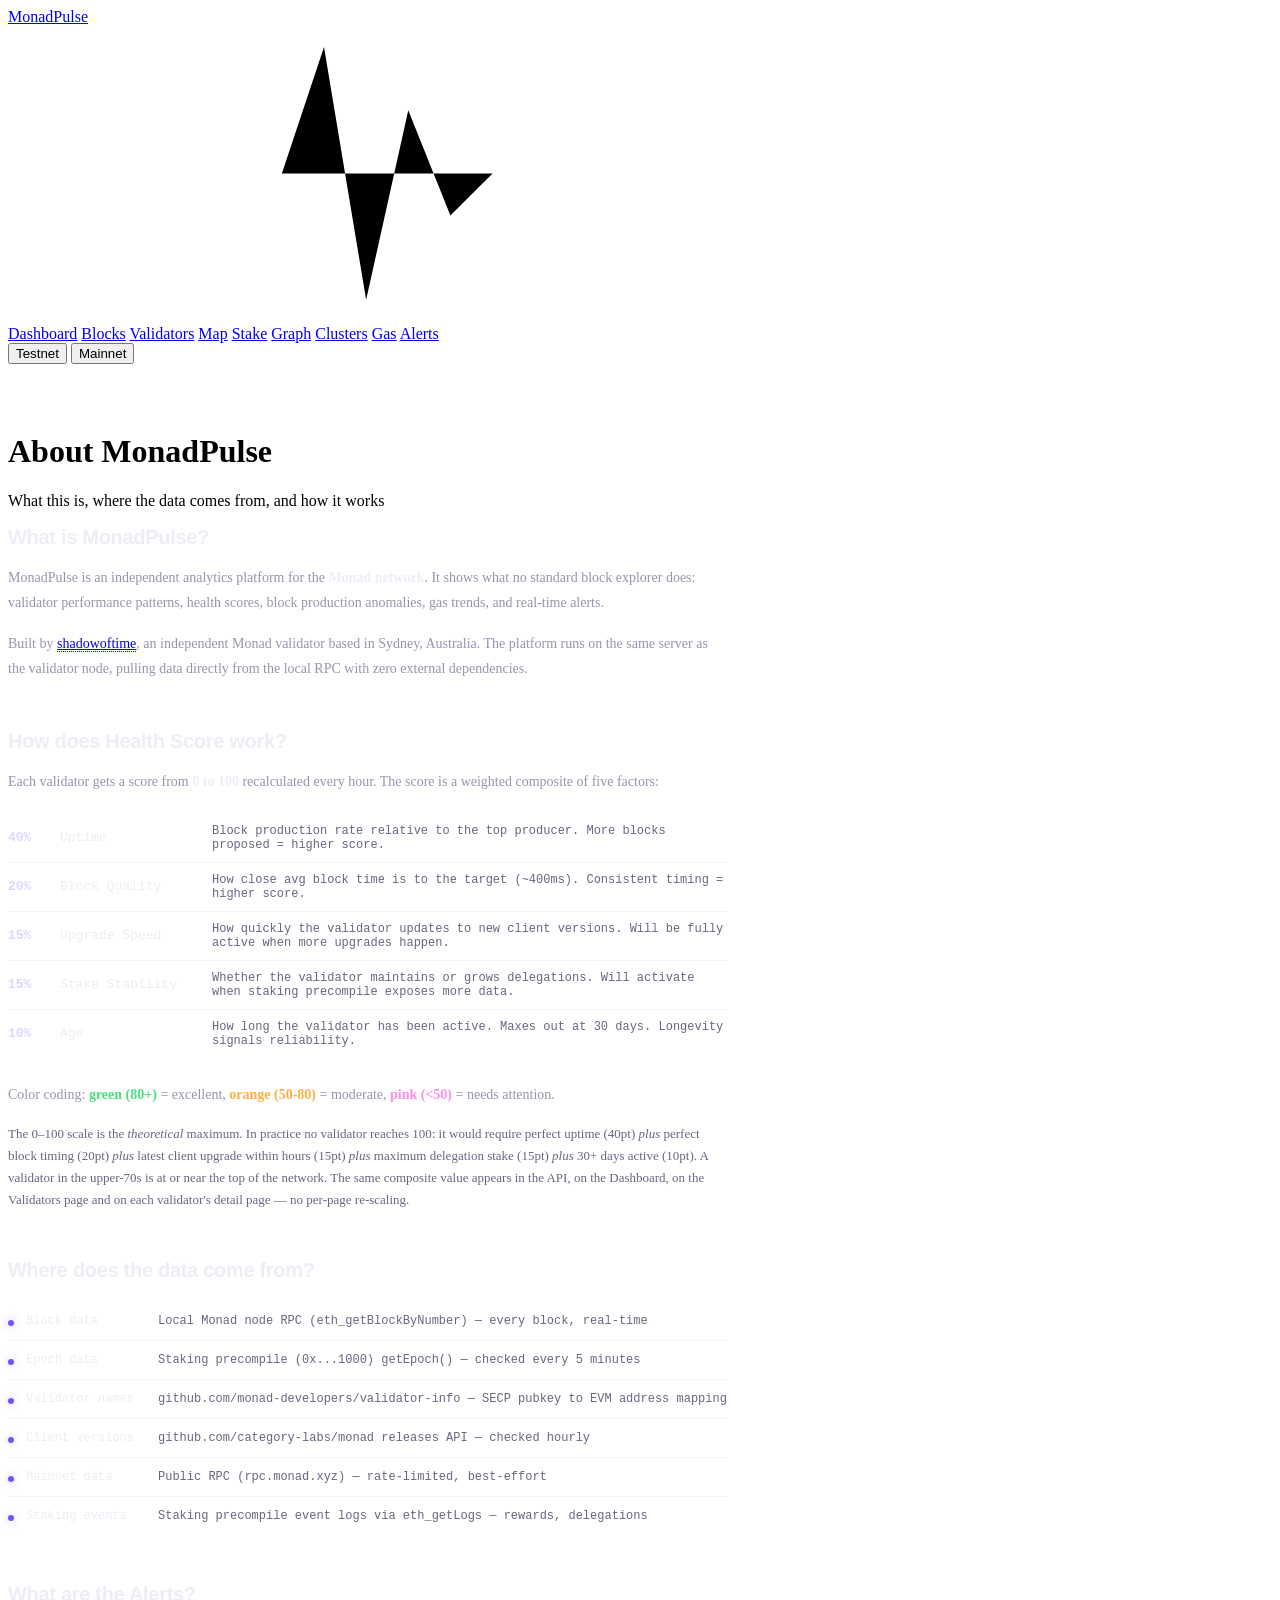
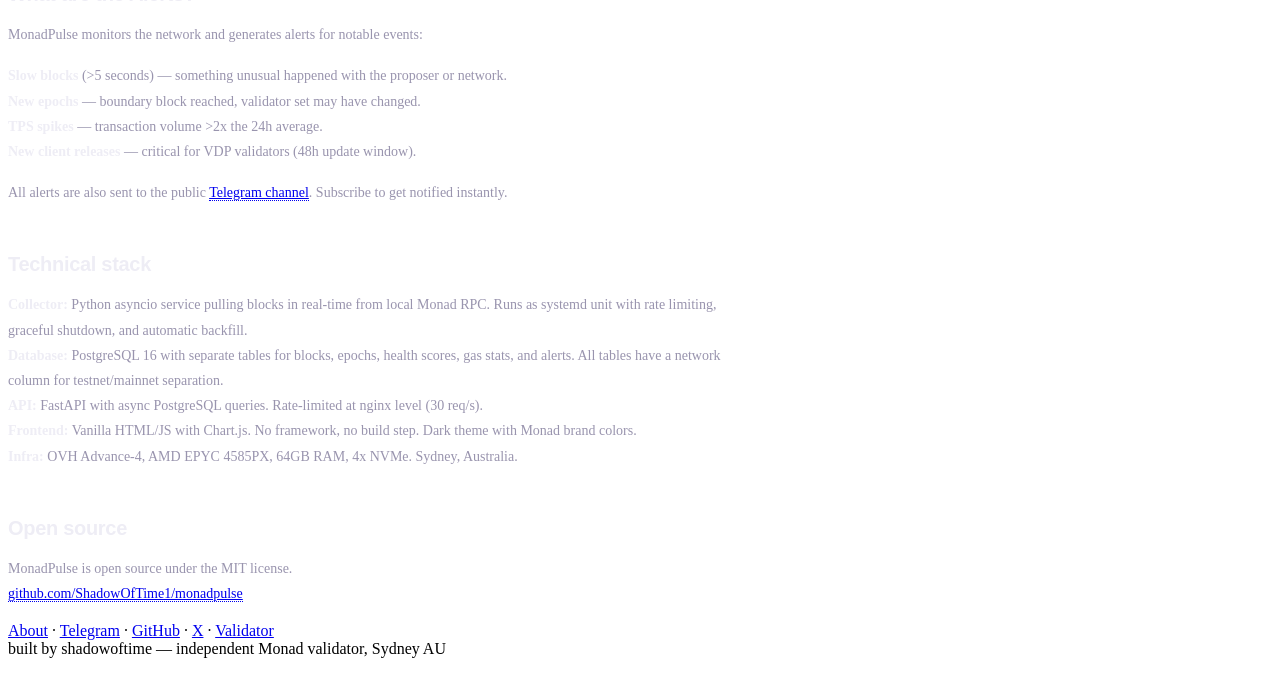
==== web/about.html @ 07ef922a "fix(data-integrity): show raw health total_score everywhere Dashboard and Validators previously each" ====
<!DOCTYPE html>
<html lang="en">
<head>
<meta charset="UTF-8">
<meta name="viewport" content="width=device-width, initial-scale=1.0">
<title>About — MonadPulse</title>
<link rel="icon" href="/favicon.svg" type="image/svg+xml">
<meta name="description" content="MonadPulse is an independent open-source analytics platform for the Monad network.">
<meta name="author" content="shadowoftime">
<meta property="og:type" content="website">
<meta property="og:title" content="About — MonadPulse">
<meta property="og:description" content="MonadPulse is an independent open-source analytics platform for the Monad network.">
<meta property="og:image" content="https://monadpulse.xyz/og-image.png">
<meta property="og:image:width" content="1200">
<meta property="og:image:height" content="630">
<meta property="og:image:type" content="image/png">
<meta property="og:url" content="https://monadpulse.xyz/about.html">
<meta property="og:site_name" content="MonadPulse">
<meta name="twitter:card" content="summary_large_image">
<meta name="twitter:title" content="About — MonadPulse">
<meta name="twitter:description" content="MonadPulse is an independent open-source analytics platform for the Monad network.">
<meta name="twitter:image" content="https://monadpulse.xyz/og-image.png">
<link rel="stylesheet" href="/css/style.css">
<style>
.about-content { max-width: 720px; }
.about-content h3 {
  font-family: var(--font, 'Inter', sans-serif);
  font-size: 20px;
  font-weight: 600;
  color: var(--text, #EEEDF5);
  margin: 48px 0 16px;
  letter-spacing: -0.3px;
}
.about-content h3:first-child { margin-top: 0; }
.about-content p {
  color: var(--text-mid, #9994AE);
  font-size: 14px;
  line-height: 1.8;
  margin-bottom: 16px;
}
.about-content strong { color: var(--text, #EEEDF5); }
.about-content a { border-bottom: 1px dotted; }
.about-content a:hover { border-bottom-style: solid; }

.score-breakdown {
  margin: 20px 0 24px;
  font-family: var(--mono, 'Roboto Mono', monospace);
  font-size: 13px;
}
.score-row {
  display: flex;
  align-items: center;
  gap: 12px;
  padding: 10px 0;
  border-bottom: 1px solid rgba(110,84,255,0.06);
}
.score-row:last-child { border-bottom: none; }
.score-weight {
  min-width: 40px;
  font-weight: 600;
  color: var(--purple-light, #DDD7FE);
}
.score-name { color: var(--text, #EEEDF5); min-width: 140px; }
.score-desc { color: var(--text-dim, #6B6580); font-size: 12px; }

.data-source {
  display: flex;
  gap: 12px;
  padding: 12px 0;
  border-bottom: 1px solid rgba(110,84,255,0.06);
  font-family: var(--mono, 'Roboto Mono', monospace);
  font-size: 12px;
}
.data-source:last-child { border-bottom: none; }
.ds-icon {
  width: 6px;
  height: 6px;
  border-radius: 50%;
  background: var(--purple, #6E54FF);
  box-shadow: 0 0 8px rgba(110,84,255,0.4);
  margin-top: 6px;
  flex-shrink: 0;
}
.ds-label { color: var(--text, #EEEDF5); font-weight: 500; min-width: 120px; }
.ds-value { color: var(--text-dim, #6B6580); }
</style>
</head>
<body>
<div class="bg-canvas"><div class="orb orb-1"></div><div class="orb orb-2"></div></div>
<header>
  <div class="header-inner">
    <a href="/" class="logo">MonadPulse
      <svg class="heartbeat-line" viewBox="0 0 120 28" preserveAspectRatio="none">
        <polyline class="hb-trace" points="0,14 18,14 26,14 30,2 34,26 38,8 42,18 46,14 120,14"/>
      </svg>
    </a>
    <nav>
      <a href="/">Dashboard</a>
      <a href="/blocks.html">Blocks</a>
      <a href="/validators.html">Validators</a>
      <a href="/map.html">Map</a>
      <a href="/stake.html">Stake</a>
      <a href="/graph.html">Graph</a>
      <a href="/clusters.html">Clusters</a>
      <a href="/gas.html">Gas</a>
      <a href="/alerts.html">Alerts</a>
    </nav>
    <div class="net-switch">
      <button class="net-btn active" data-net="testnet">Testnet</button>
      <button class="net-btn" data-net="mainnet">Mainnet</button>
    </div>
  </div>
</header>
<main>
  <div style="padding-top:48px">
    <h1 class="page-title">About MonadPulse</h1>
    <p class="page-desc">What this is, where the data comes from, and how it works</p>
  </div>

  <div class="about-content">

    <h3>What is MonadPulse?</h3>
    <p>
      MonadPulse is an independent analytics platform for the <strong>Monad network</strong>. It shows what no standard block explorer does: validator performance patterns, health scores, block production anomalies, gas trends, and real-time alerts.
    </p>
    <p>
      Built by <a href="https://shadowoftime1.github.io" target="_blank">shadowoftime</a>, an independent Monad validator based in Sydney, Australia. The platform runs on the same server as the validator node, pulling data directly from the local RPC with zero external dependencies.
    </p>

    <h3>How does Health Score work?</h3>
    <p>
      Each validator gets a score from <strong>0 to 100</strong> recalculated every hour. The score is a weighted composite of five factors:
    </p>
    <div class="score-breakdown">
      <div class="score-row">
        <span class="score-weight">40%</span>
        <span class="score-name">Uptime</span>
        <span class="score-desc">Block production rate relative to the top producer. More blocks proposed = higher score.</span>
      </div>
      <div class="score-row">
        <span class="score-weight">20%</span>
        <span class="score-name">Block Quality</span>
        <span class="score-desc">How close avg block time is to the target (~400ms). Consistent timing = higher score.</span>
      </div>
      <div class="score-row">
        <span class="score-weight">15%</span>
        <span class="score-name">Upgrade Speed</span>
        <span class="score-desc">How quickly the validator updates to new client versions. Will be fully active when more upgrades happen.</span>
      </div>
      <div class="score-row">
        <span class="score-weight">15%</span>
        <span class="score-name">Stake Stability</span>
        <span class="score-desc">Whether the validator maintains or grows delegations. Will activate when staking precompile exposes more data.</span>
      </div>
      <div class="score-row">
        <span class="score-weight">10%</span>
        <span class="score-name">Age</span>
        <span class="score-desc">How long the validator has been active. Maxes out at 30 days. Longevity signals reliability.</span>
      </div>
    </div>
    <p>
      Color coding: <strong style="color:#4ade80">green (80+)</strong> = excellent, <strong style="color:#FFAE45">orange (50-80)</strong> = moderate, <strong style="color:#FF8EE4">pink (&lt;50)</strong> = needs attention.
    </p>
    <p style="color:var(--text-dim,#6B6580);font-size:13px;line-height:1.7">
      The 0–100 scale is the <em>theoretical</em> maximum. In practice no validator
      reaches 100: it would require perfect uptime (40pt) <em>plus</em> perfect block
      timing (20pt) <em>plus</em> latest client upgrade within hours (15pt) <em>plus</em>
      maximum delegation stake (15pt) <em>plus</em> 30+ days active (10pt). A validator
      in the upper-70s is at or near the top of the network. The same composite
      value appears in the API, on the Dashboard, on the Validators page and on
      each validator's detail page — no per-page re-scaling.
    </p>

    <h3>Where does the data come from?</h3>
    <div class="score-breakdown">
      <div class="data-source">
        <span class="ds-icon"></span>
        <span class="ds-label">Block data</span>
        <span class="ds-value">Local Monad node RPC (eth_getBlockByNumber) — every block, real-time</span>
      </div>
      <div class="data-source">
        <span class="ds-icon"></span>
        <span class="ds-label">Epoch data</span>
        <span class="ds-value">Staking precompile (0x...1000) getEpoch() — checked every 5 minutes</span>
      </div>
      <div class="data-source">
        <span class="ds-icon"></span>
        <span class="ds-label">Validator names</span>
        <span class="ds-value">github.com/monad-developers/validator-info — SECP pubkey to EVM address mapping</span>
      </div>
      <div class="data-source">
        <span class="ds-icon"></span>
        <span class="ds-label">Client versions</span>
        <span class="ds-value">github.com/category-labs/monad releases API — checked hourly</span>
      </div>
      <div class="data-source">
        <span class="ds-icon"></span>
        <span class="ds-label">Mainnet data</span>
        <span class="ds-value">Public RPC (rpc.monad.xyz) — rate-limited, best-effort</span>
      </div>
      <div class="data-source">
        <span class="ds-icon"></span>
        <span class="ds-label">Staking events</span>
        <span class="ds-value">Staking precompile event logs via eth_getLogs — rewards, delegations</span>
      </div>
    </div>

    <h3>What are the Alerts?</h3>
    <p>
      MonadPulse monitors the network and generates alerts for notable events:
    </p>
    <p>
      <strong>Slow blocks</strong> (&gt;5 seconds) — something unusual happened with the proposer or network.<br>
      <strong>New epochs</strong> — boundary block reached, validator set may have changed.<br>
      <strong>TPS spikes</strong> — transaction volume &gt;2x the 24h average.<br>
      <strong>New client releases</strong> — critical for VDP validators (48h update window).
    </p>
    <p>
      All alerts are also sent to the public <a href="https://t.me/monadpulse_alerts" target="_blank">Telegram channel</a>. Subscribe to get notified instantly.
    </p>

    <h3>Technical stack</h3>
    <p>
      <strong>Collector:</strong> Python asyncio service pulling blocks in real-time from local Monad RPC. Runs as systemd unit with rate limiting, graceful shutdown, and automatic backfill.<br>
      <strong>Database:</strong> PostgreSQL 16 with separate tables for blocks, epochs, health scores, gas stats, and alerts. All tables have a network column for testnet/mainnet separation.<br>
      <strong>API:</strong> FastAPI with async PostgreSQL queries. Rate-limited at nginx level (30 req/s).<br>
      <strong>Frontend:</strong> Vanilla HTML/JS with Chart.js. No framework, no build step. Dark theme with Monad brand colors.<br>
      <strong>Infra:</strong> OVH Advance-4, AMD EPYC 4585PX, 64GB RAM, 4x NVMe. Sydney, Australia.
    </p>

    <h3>Open source</h3>
    <p>
      MonadPulse is open source under the MIT license.<br>
      <a href="https://github.com/ShadowOfTime1/monadpulse" target="_blank">github.com/ShadowOfTime1/monadpulse</a>
    </p>

  </div>
</main>
<footer>
  <div class="footer-inner-new">
    <div class="footer-links"><a href="/about.html">About</a> · <a href="https://t.me/monadpulse_alerts" target="_blank">Telegram</a> · <a href="https://github.com/ShadowOfTime1/monadpulse" target="_blank">GitHub</a> · <a href="https://x.com/RomanKarpenk" target="_blank">X</a> · <a href="https://shadowoftime1.github.io" target="_blank">Validator</a></div>
    <div class="footer-copy">built by shadowoftime — independent Monad validator, Sydney AU</div>
  </div>
</footer>
<script src="/js/app.js"></script>
</body>
</html>
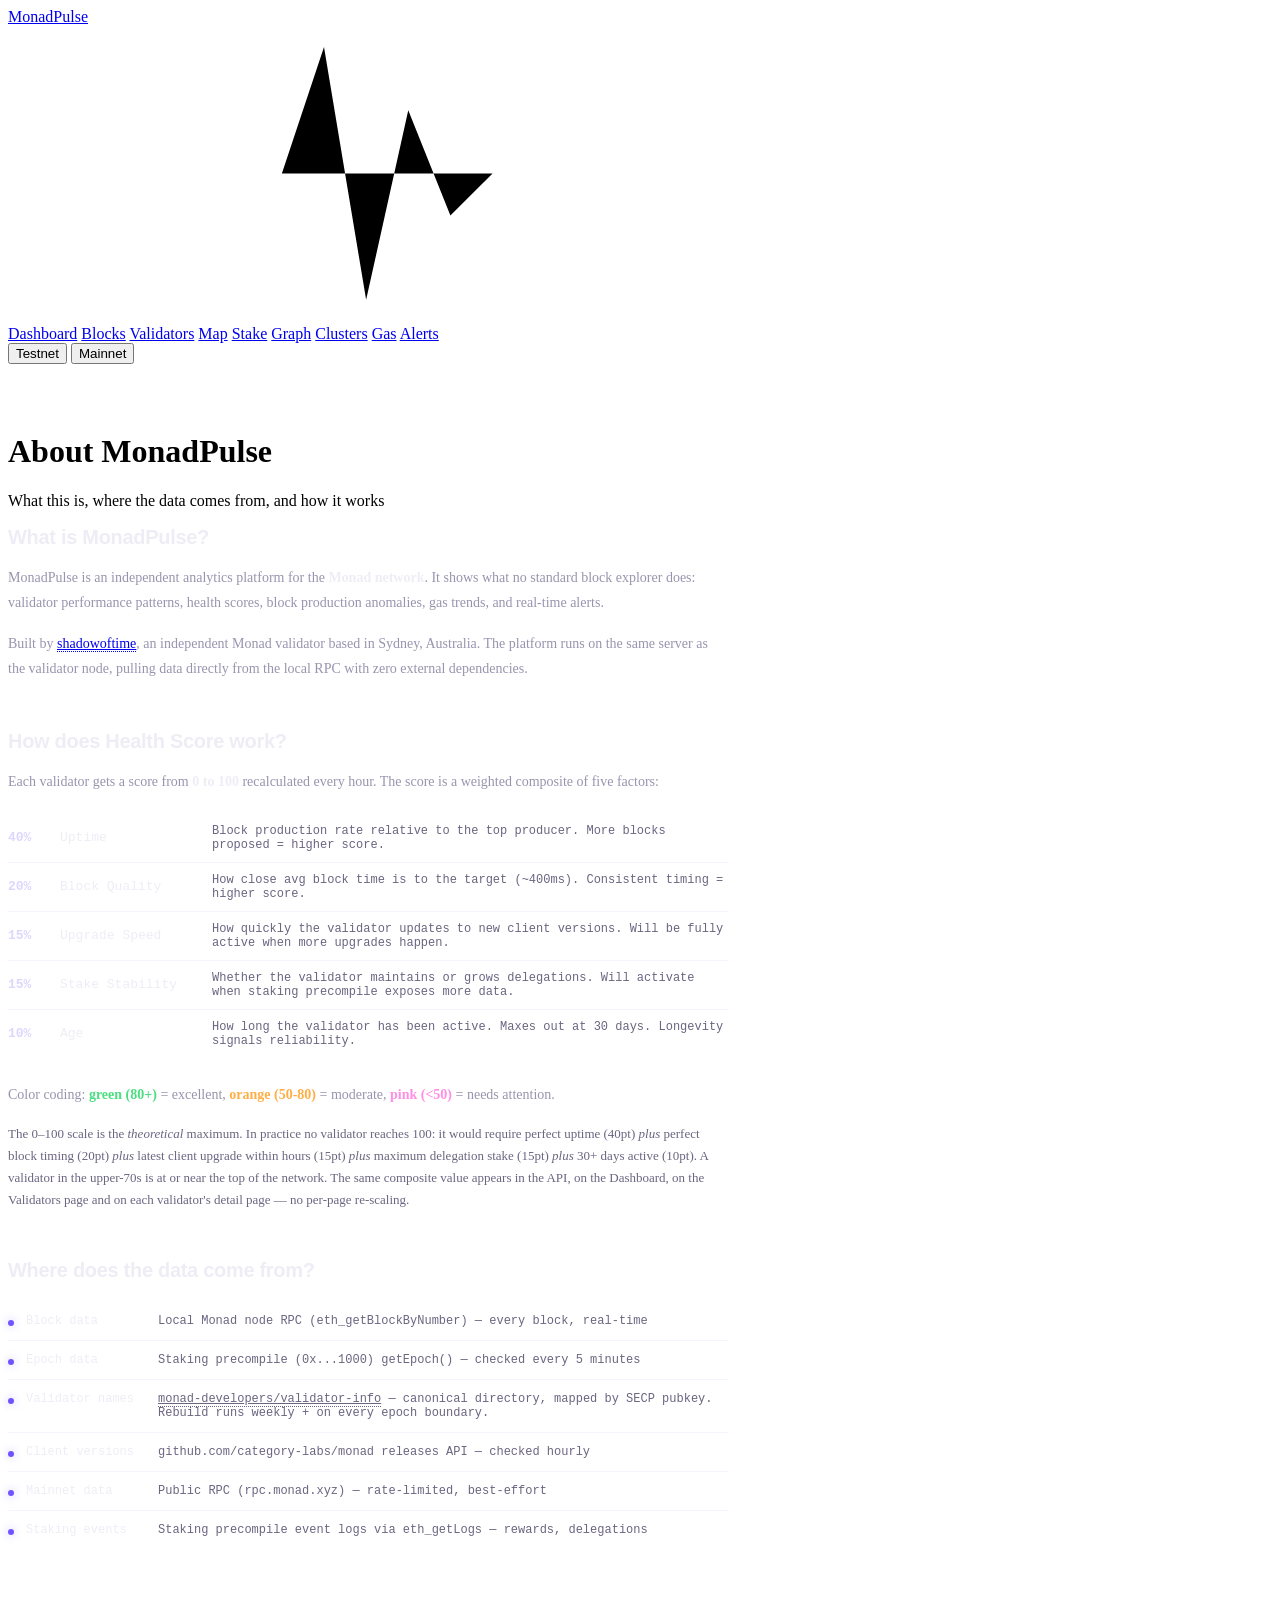
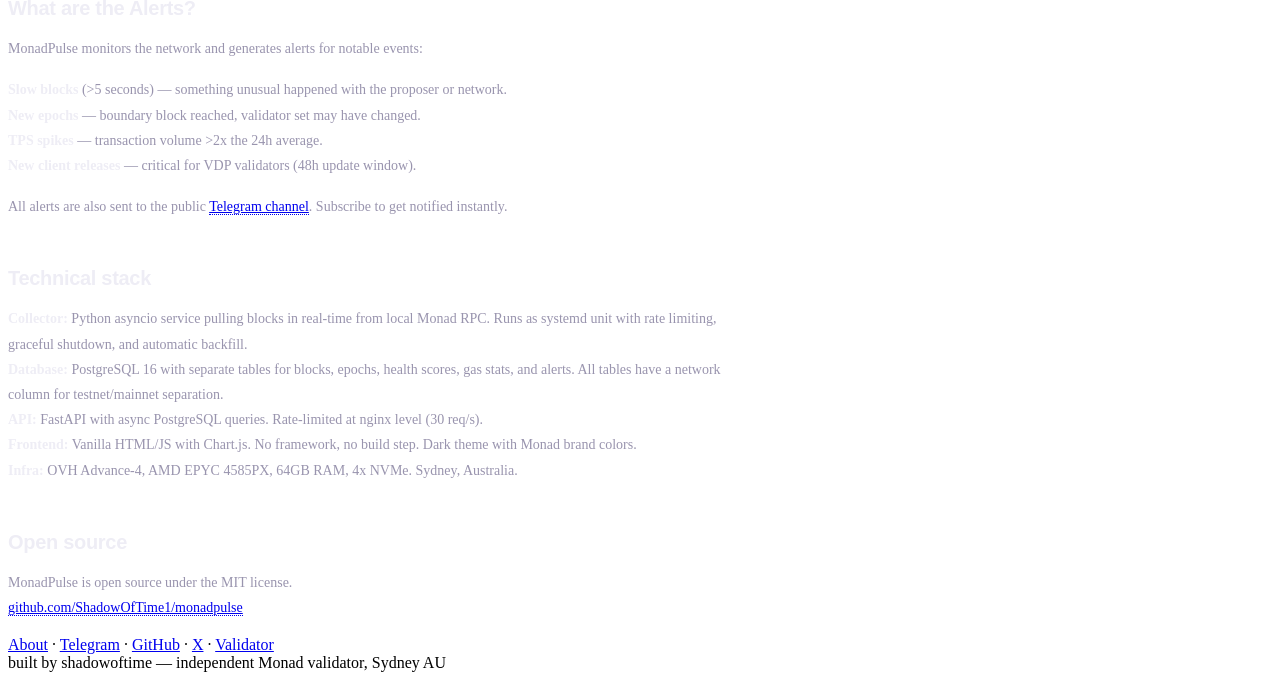
==== commit fcbdc116: "docs(about): link validator-info repo as canonical name source + tooltip on detail page Small credib" ====
--- a/web/about.html
+++ b/web/about.html
@@ -186,7 +186,7 @@
       <div class="data-source">
         <span class="ds-icon"></span>
         <span class="ds-label">Validator names</span>
-        <span class="ds-value">github.com/monad-developers/validator-info — SECP pubkey to EVM address mapping</span>
+        <span class="ds-value"><a href="https://github.com/monad-developers/validator-info" target="_blank" rel="noopener" style="color:var(--purple-light)">monad-developers/validator-info</a> — canonical directory, mapped by SECP pubkey. Rebuild runs weekly + on every epoch boundary.</span>
       </div>
       <div class="data-source">
         <span class="ds-icon"></span>
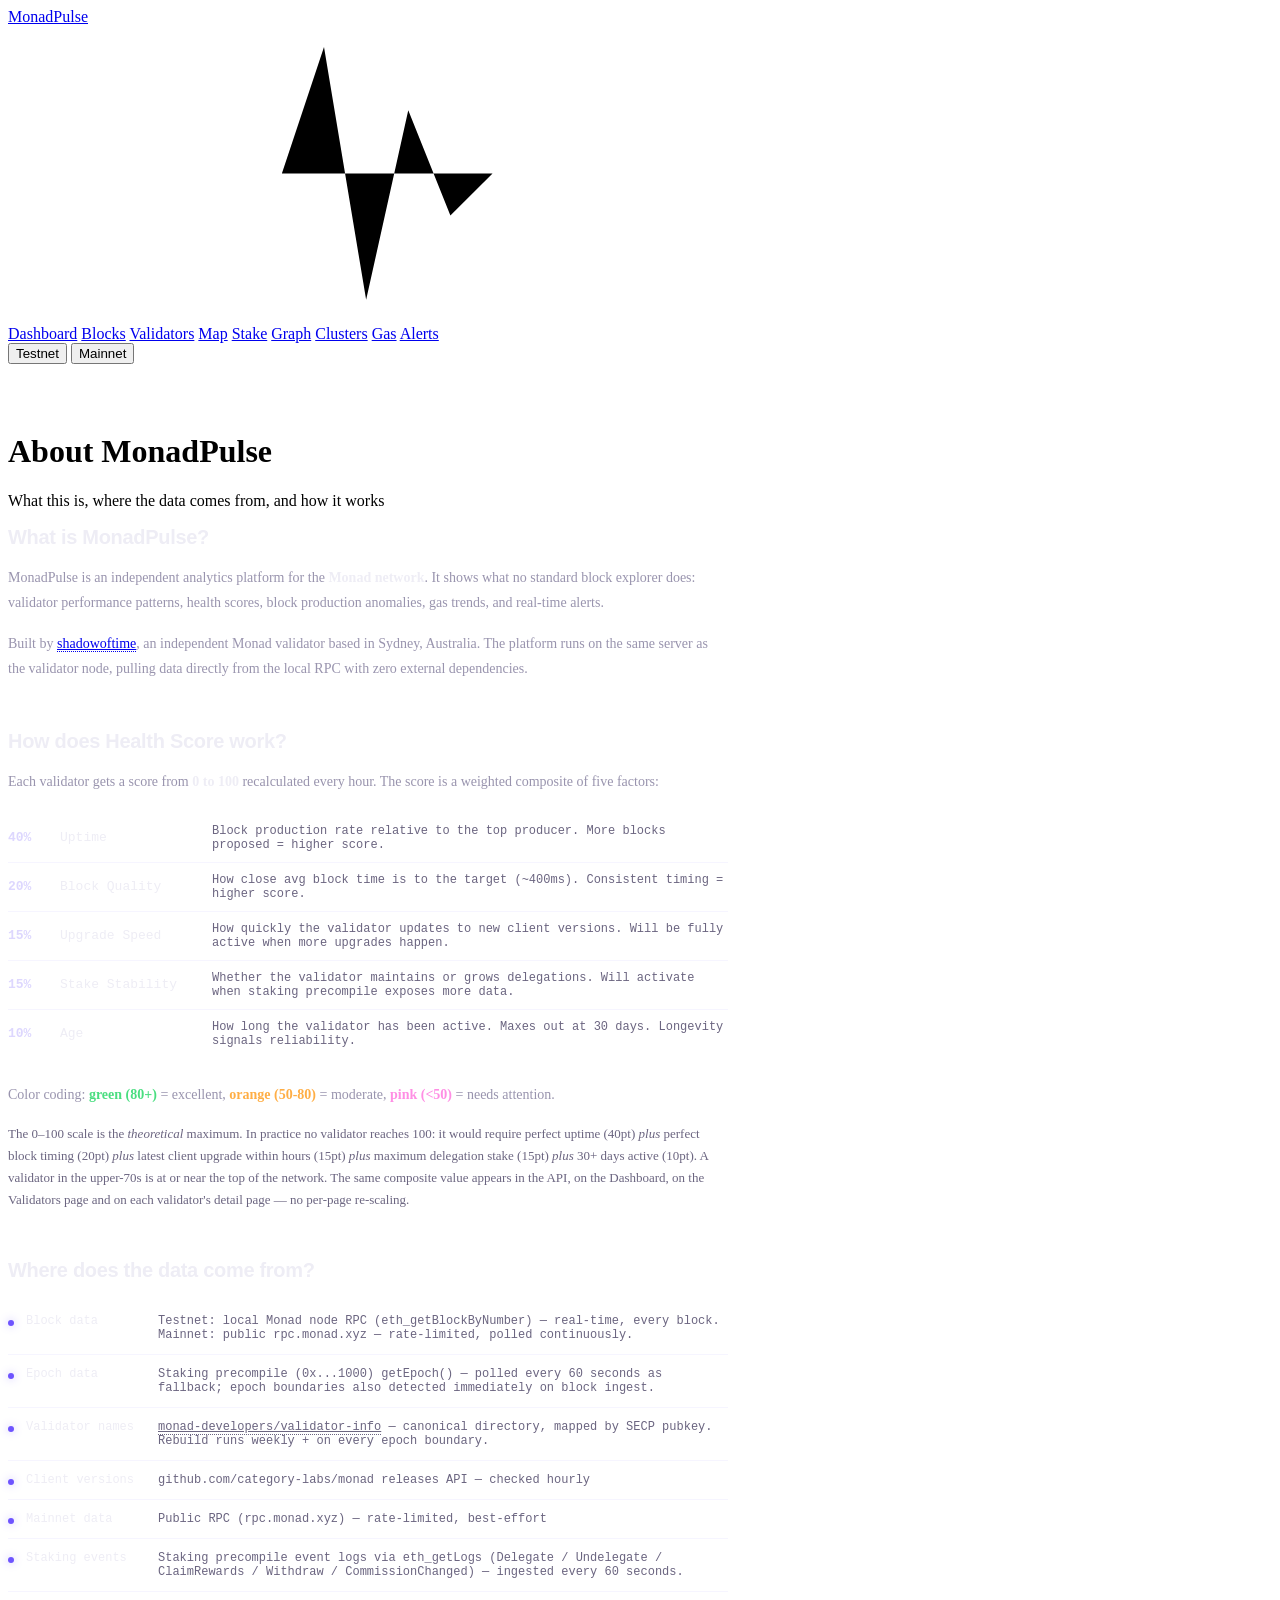
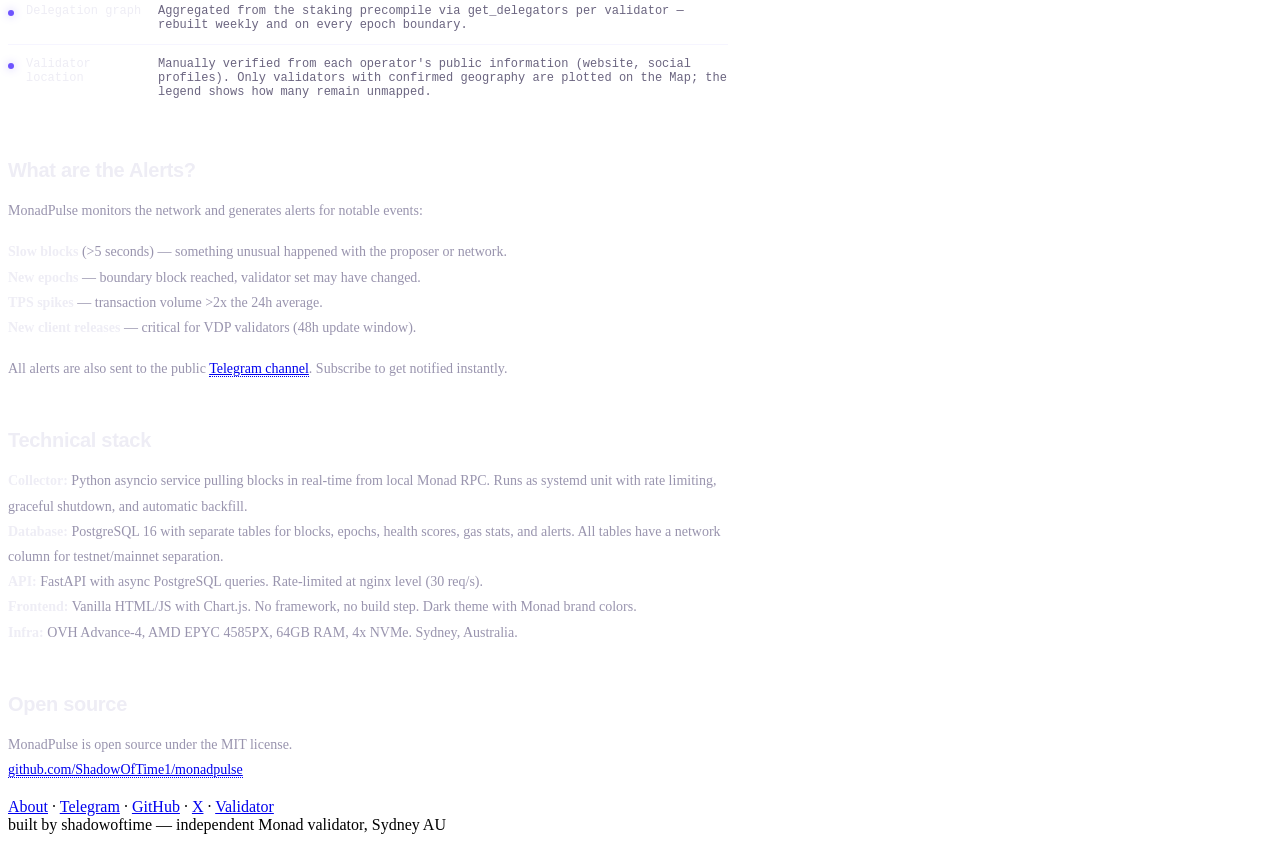
==== commit 15e3f2a5: "audit(data-integrity): remove simulated map points, stale static names, fix about claims Pre-launch " ====
--- a/web/about.html
+++ b/web/about.html
@@ -176,12 +176,12 @@
       <div class="data-source">
         <span class="ds-icon"></span>
         <span class="ds-label">Block data</span>
-        <span class="ds-value">Local Monad node RPC (eth_getBlockByNumber) — every block, real-time</span>
+        <span class="ds-value">Testnet: local Monad node RPC (eth_getBlockByNumber) — real-time, every block. Mainnet: public rpc.monad.xyz — rate-limited, polled continuously.</span>
       </div>
       <div class="data-source">
         <span class="ds-icon"></span>
         <span class="ds-label">Epoch data</span>
-        <span class="ds-value">Staking precompile (0x...1000) getEpoch() — checked every 5 minutes</span>
+        <span class="ds-value">Staking precompile (0x...1000) getEpoch() — polled every 60 seconds as fallback; epoch boundaries also detected immediately on block ingest.</span>
       </div>
       <div class="data-source">
         <span class="ds-icon"></span>
@@ -201,7 +201,17 @@
       <div class="data-source">
         <span class="ds-icon"></span>
         <span class="ds-label">Staking events</span>
-        <span class="ds-value">Staking precompile event logs via eth_getLogs — rewards, delegations</span>
+        <span class="ds-value">Staking precompile event logs via eth_getLogs (Delegate / Undelegate / ClaimRewards / Withdraw / CommissionChanged) — ingested every 60 seconds.</span>
+      </div>
+      <div class="data-source">
+        <span class="ds-icon"></span>
+        <span class="ds-label">Delegation graph</span>
+        <span class="ds-value">Aggregated from the staking precompile via <code>get_delegators</code> per validator — rebuilt weekly and on every epoch boundary.</span>
+      </div>
+      <div class="data-source">
+        <span class="ds-icon"></span>
+        <span class="ds-label">Validator location</span>
+        <span class="ds-value">Manually verified from each operator's public information (website, social profiles). Only validators with confirmed geography are plotted on the Map; the legend shows how many remain unmapped.</span>
       </div>
     </div>
 
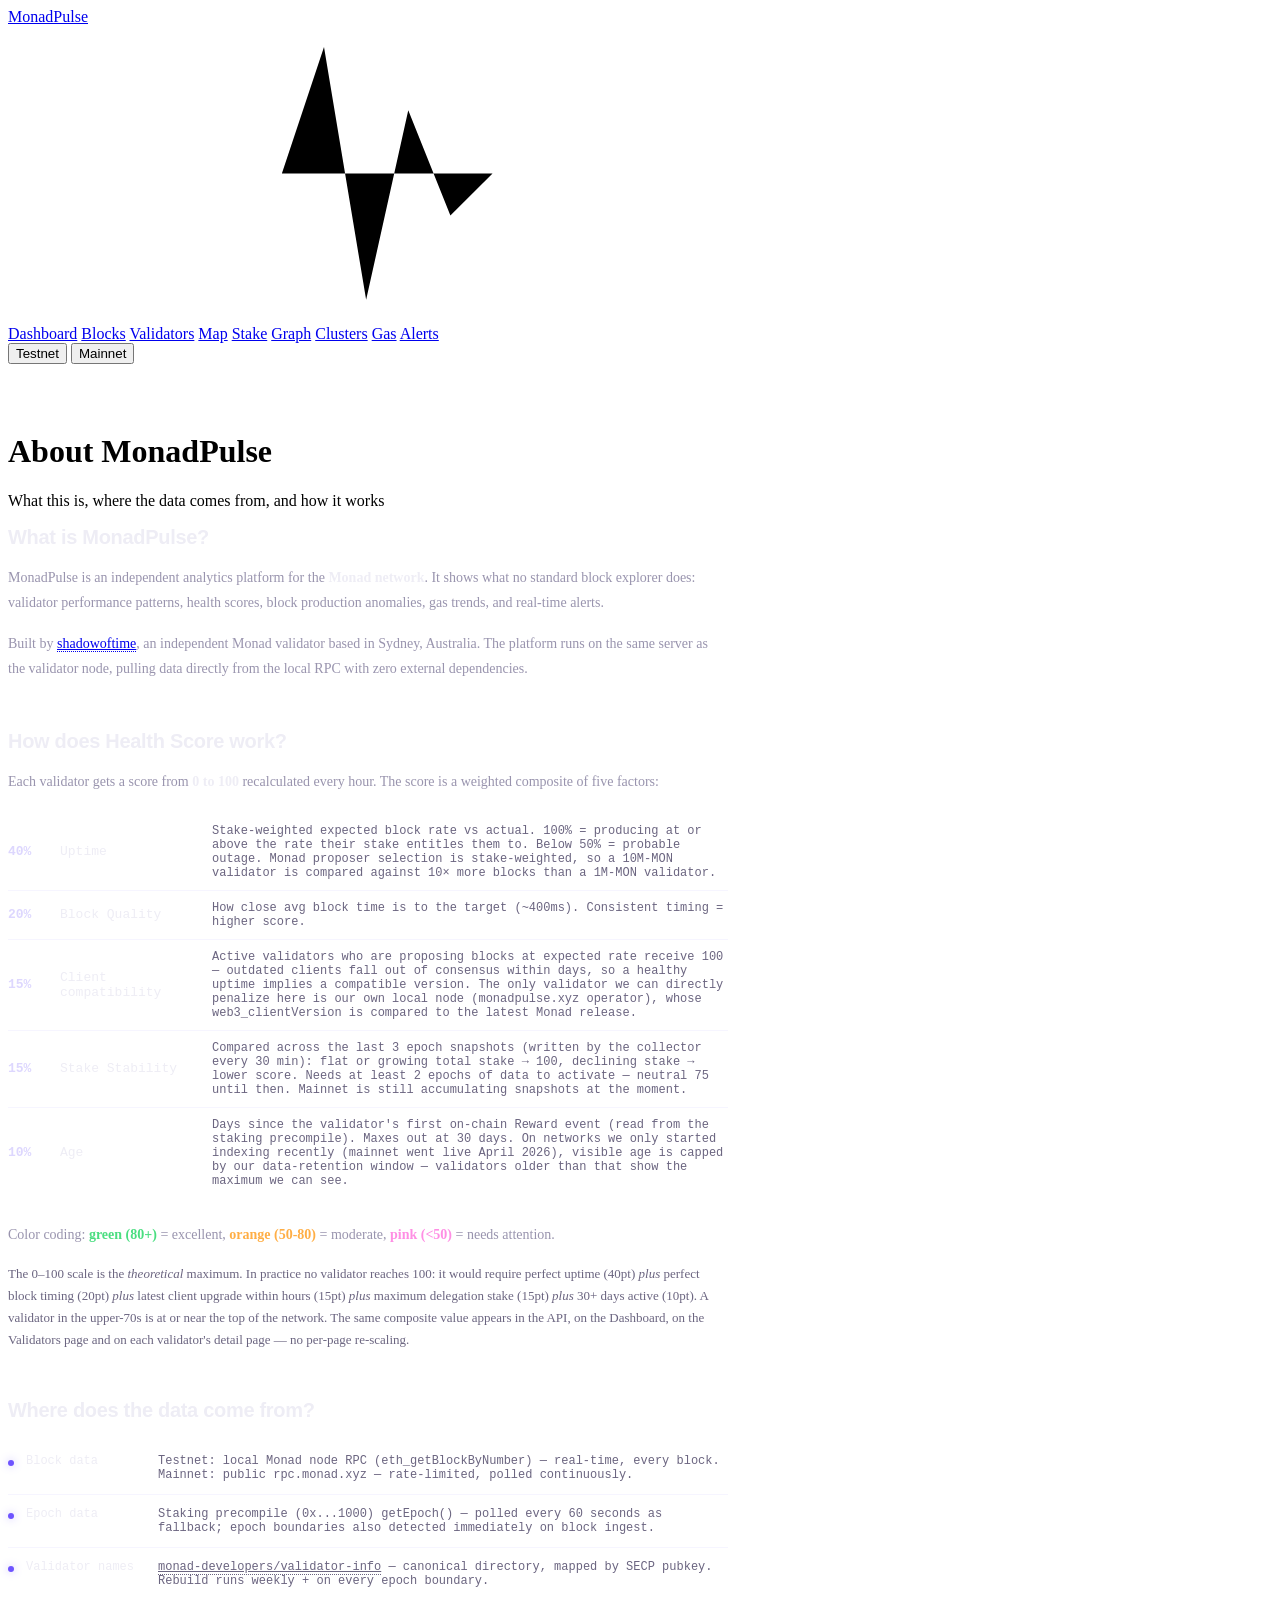
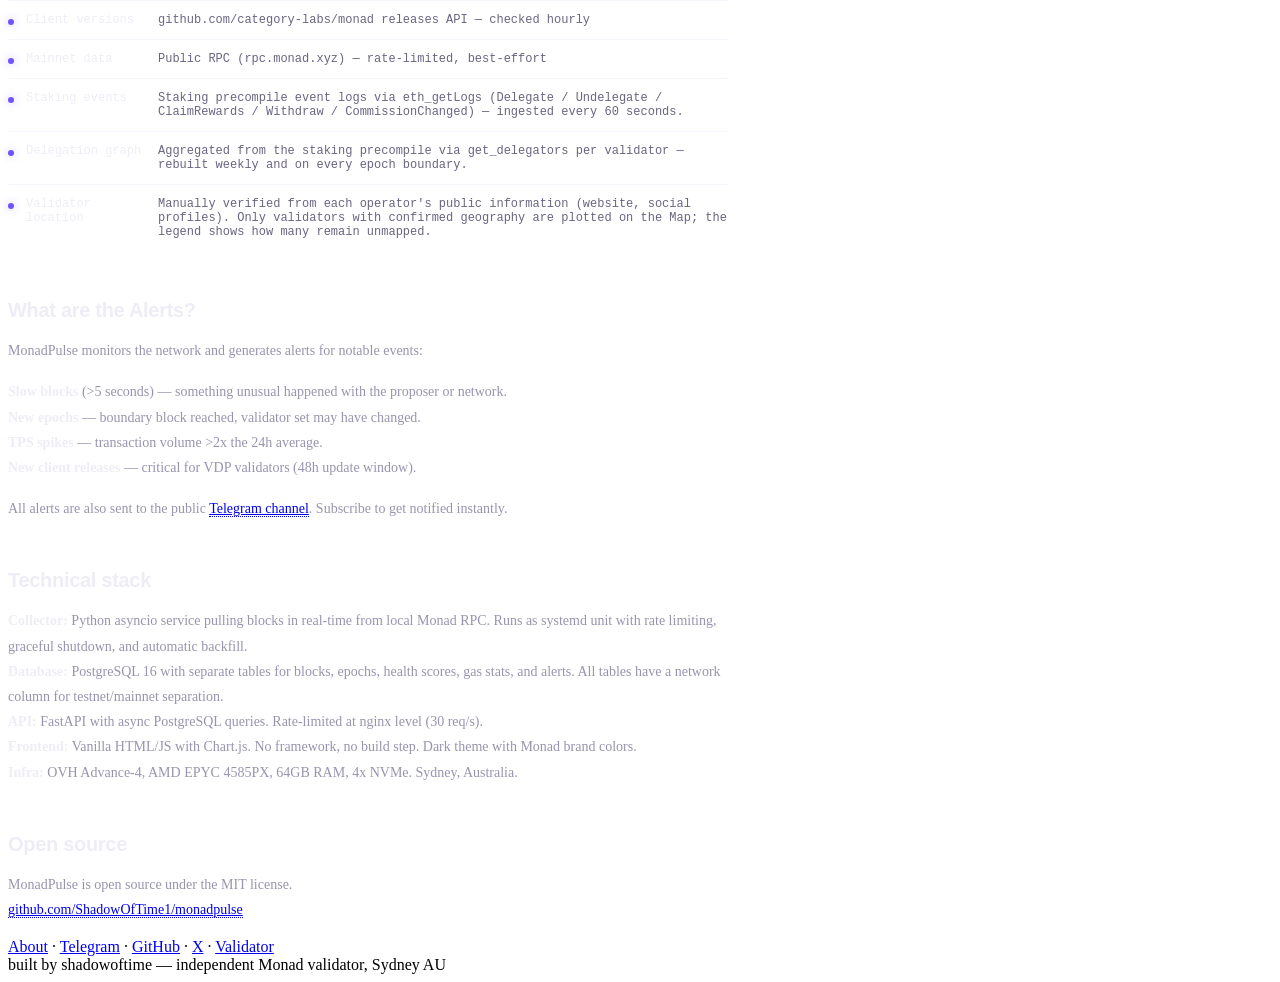
==== commit e93f7024: "audit(post-launch): honest health formula docs, epoch fix, DUST threshold, geo endpoint Addresses th" ====
--- a/web/about.html
+++ b/web/about.html
@@ -135,7 +135,7 @@
       <div class="score-row">
         <span class="score-weight">40%</span>
         <span class="score-name">Uptime</span>
-        <span class="score-desc">Block production rate relative to the top producer. More blocks proposed = higher score.</span>
+        <span class="score-desc">Stake-weighted expected block rate vs actual. 100% = producing at or above the rate their stake entitles them to. Below 50% = probable outage. Monad proposer selection is stake-weighted, so a 10M-MON validator is compared against 10× more blocks than a 1M-MON validator.</span>
       </div>
       <div class="score-row">
         <span class="score-weight">20%</span>
@@ -144,18 +144,18 @@
       </div>
       <div class="score-row">
         <span class="score-weight">15%</span>
-        <span class="score-name">Upgrade Speed</span>
-        <span class="score-desc">How quickly the validator updates to new client versions. Will be fully active when more upgrades happen.</span>
+        <span class="score-name">Client compatibility</span>
+        <span class="score-desc">Active validators who are proposing blocks at expected rate receive 100 — outdated clients fall out of consensus within days, so a healthy uptime implies a compatible version. The only validator we can directly penalize here is our own local node (monadpulse.xyz operator), whose web3_clientVersion is compared to the latest Monad release.</span>
       </div>
       <div class="score-row">
         <span class="score-weight">15%</span>
         <span class="score-name">Stake Stability</span>
-        <span class="score-desc">Whether the validator maintains or grows delegations. Will activate when staking precompile exposes more data.</span>
+        <span class="score-desc">Compared across the last 3 epoch snapshots (written by the collector every 30 min): flat or growing total stake → 100, declining stake → lower score. Needs at least 2 epochs of data to activate — neutral 75 until then. Mainnet is still accumulating snapshots at the moment.</span>
       </div>
       <div class="score-row">
         <span class="score-weight">10%</span>
         <span class="score-name">Age</span>
-        <span class="score-desc">How long the validator has been active. Maxes out at 30 days. Longevity signals reliability.</span>
+        <span class="score-desc">Days since the validator's first on-chain Reward event (read from the staking precompile). Maxes out at 30 days. On networks we only started indexing recently (mainnet went live April 2026), visible age is capped by our data-retention window — validators older than that show the maximum we can see.</span>
       </div>
     </div>
     <p>
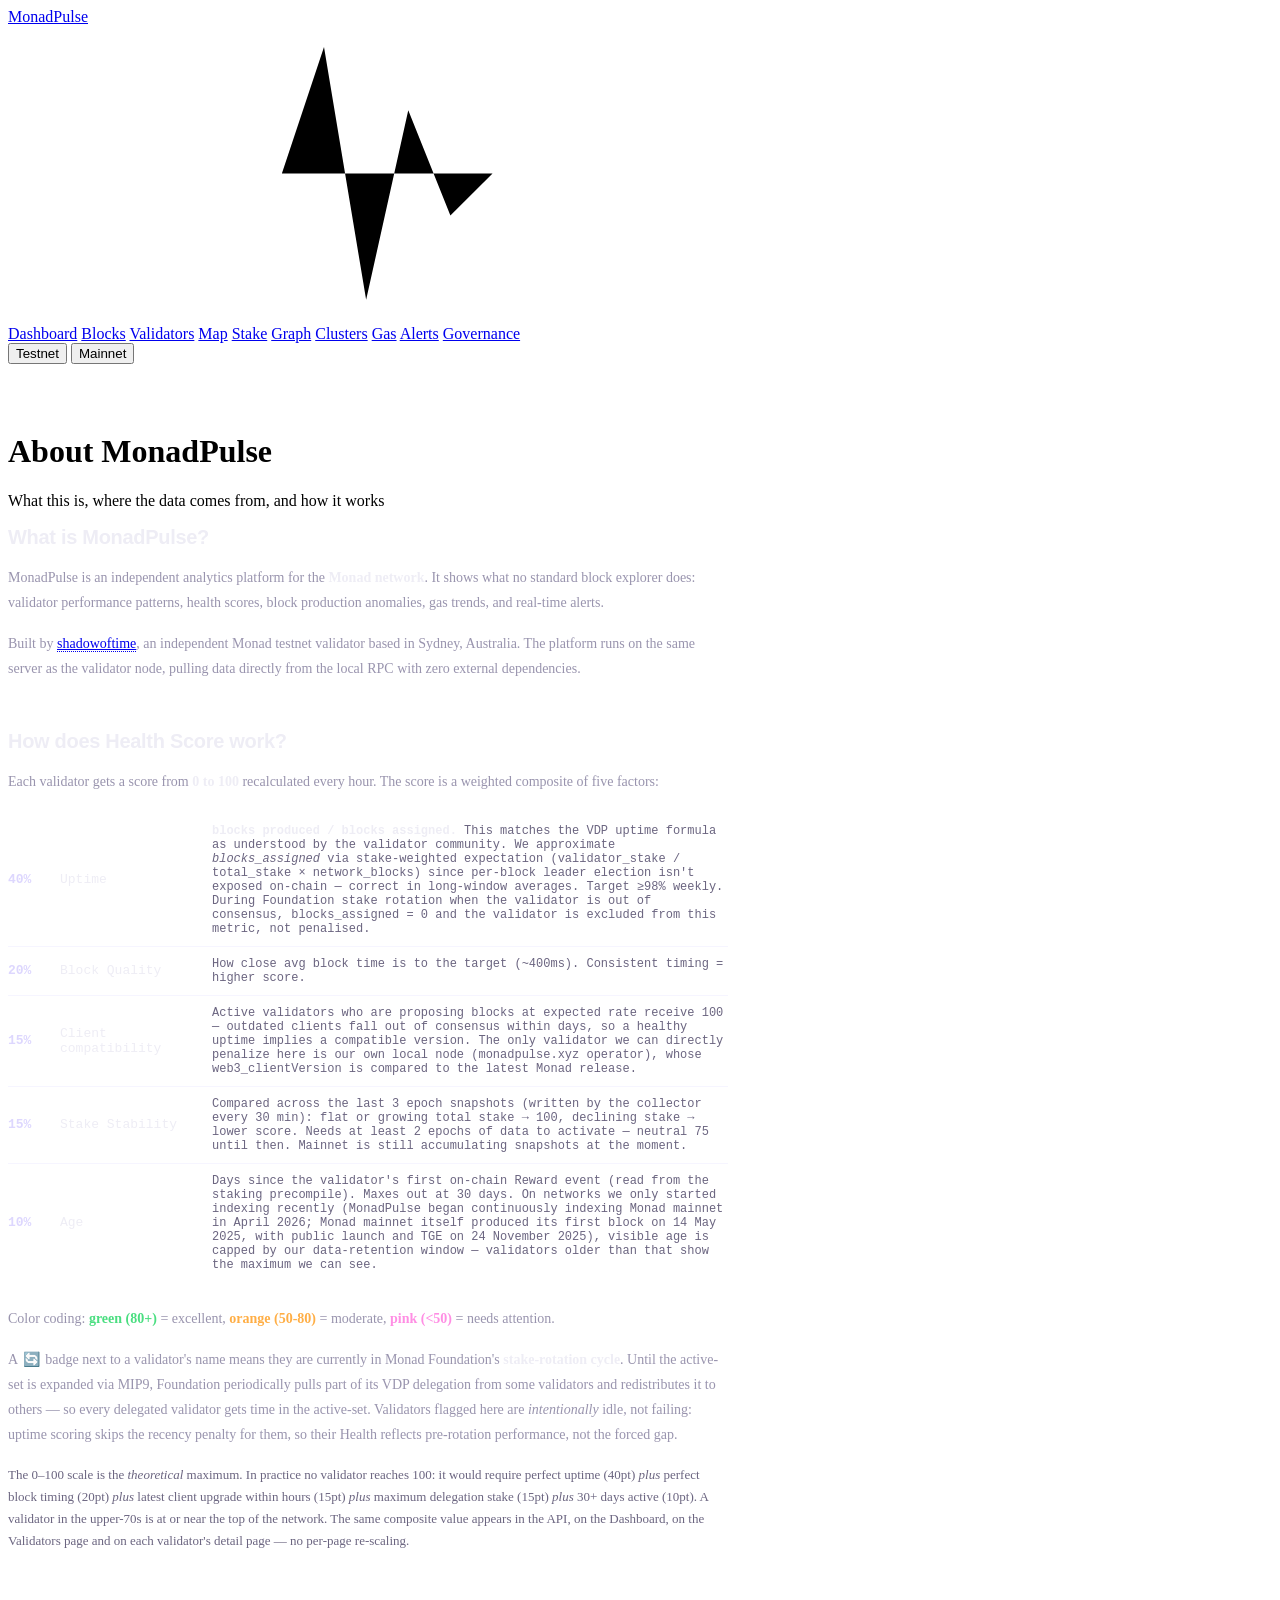
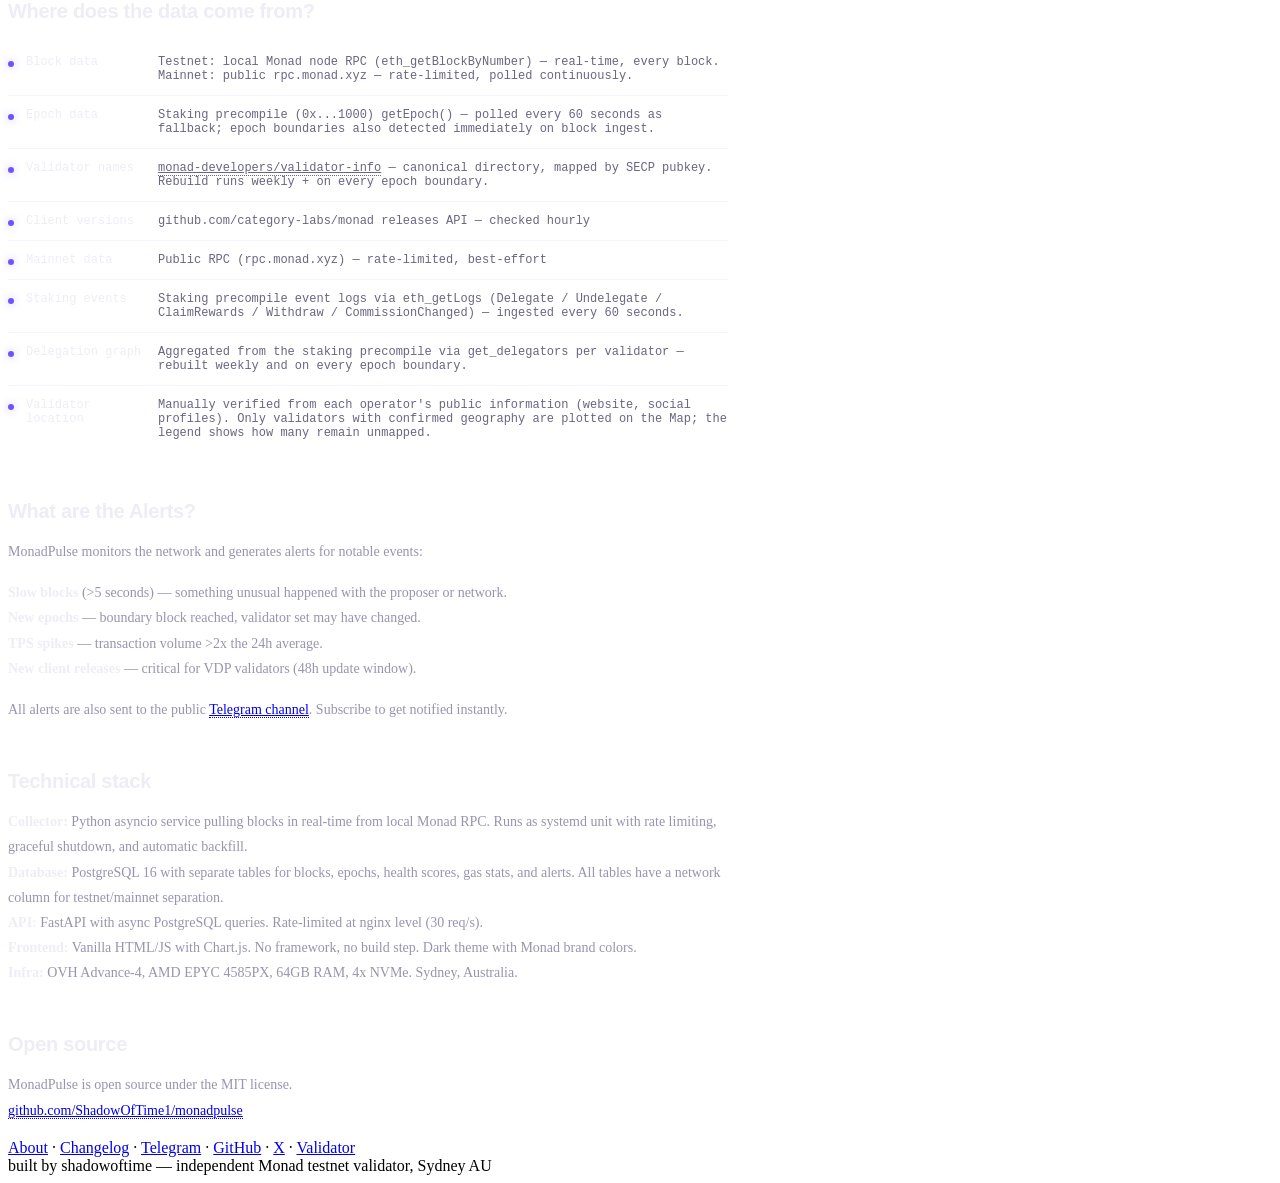
==== commit 70f694e4: "fix(audit-2026-04): 8 audit findings + 3 follow-ups Resolves the external audit conducted 2026-04-26" ====
--- a/web/about.html
+++ b/web/about.html
@@ -104,6 +104,7 @@
       <a href="/clusters.html">Clusters</a>
       <a href="/gas.html">Gas</a>
       <a href="/alerts.html">Alerts</a>
+      <a href="/governance.html">Governance</a>
     </nav>
     <div class="net-switch">
       <button class="net-btn active" data-net="testnet">Testnet</button>
@@ -124,10 +125,10 @@
       MonadPulse is an independent analytics platform for the <strong>Monad network</strong>. It shows what no standard block explorer does: validator performance patterns, health scores, block production anomalies, gas trends, and real-time alerts.
     </p>
     <p>
-      Built by <a href="https://shadowoftime1.github.io" target="_blank">shadowoftime</a>, an independent Monad validator based in Sydney, Australia. The platform runs on the same server as the validator node, pulling data directly from the local RPC with zero external dependencies.
-    </p>
-
-    <h3>How does Health Score work?</h3>
+      Built by <a href="https://shadowoftime1.github.io" target="_blank">shadowoftime</a>, an independent Monad testnet validator based in Sydney, Australia. The platform runs on the same server as the validator node, pulling data directly from the local RPC with zero external dependencies.
+    </p>
+
+    <h3 id="health">How does Health Score work?</h3>
     <p>
       Each validator gets a score from <strong>0 to 100</strong> recalculated every hour. The score is a weighted composite of five factors:
     </p>
@@ -135,7 +136,7 @@
       <div class="score-row">
         <span class="score-weight">40%</span>
         <span class="score-name">Uptime</span>
-        <span class="score-desc">Stake-weighted expected block rate vs actual. 100% = producing at or above the rate their stake entitles them to. Below 50% = probable outage. Monad proposer selection is stake-weighted, so a 10M-MON validator is compared against 10× more blocks than a 1M-MON validator.</span>
+        <span class="score-desc"><strong>blocks produced / blocks assigned.</strong> This matches the VDP uptime formula as understood by the validator community. We approximate <em>blocks_assigned</em> via stake-weighted expectation (<code>validator_stake / total_stake × network_blocks</code>) since per-block leader election isn't exposed on-chain — correct in long-window averages. Target ≥98% weekly. During Foundation stake rotation when the validator is out of consensus, <code>blocks_assigned = 0</code> and the validator is excluded from this metric, not penalised.</span>
       </div>
       <div class="score-row">
         <span class="score-weight">20%</span>
@@ -155,11 +156,23 @@
       <div class="score-row">
         <span class="score-weight">10%</span>
         <span class="score-name">Age</span>
-        <span class="score-desc">Days since the validator's first on-chain Reward event (read from the staking precompile). Maxes out at 30 days. On networks we only started indexing recently (mainnet went live April 2026), visible age is capped by our data-retention window — validators older than that show the maximum we can see.</span>
+        <span class="score-desc">Days since the validator's first on-chain Reward event (read from the staking precompile). Maxes out at 30 days. On networks we only started indexing recently (MonadPulse began continuously indexing Monad mainnet in April 2026; Monad mainnet itself produced its first block on 14 May 2025, with public launch and TGE on 24 November 2025), visible age is capped by our data-retention window — validators older than that show the maximum we can see.</span>
       </div>
     </div>
     <p>
       Color coding: <strong style="color:#4ade80">green (80+)</strong> = excellent, <strong style="color:#FFAE45">orange (50-80)</strong> = moderate, <strong style="color:#FF8EE4">pink (&lt;50)</strong> = needs attention.
+    </p>
+
+    <p>
+      A <span class="rotation-badge" style="margin:0 2px">&#x1F504;</span> badge next to a
+      validator's name means they are currently in Monad Foundation's
+      <strong>stake-rotation cycle</strong>. Until the active-set is expanded
+      via MIP9, Foundation periodically pulls part of its VDP delegation from
+      some validators and redistributes it to others — so every delegated
+      validator gets time in the active-set. Validators flagged here are
+      <em>intentionally</em> idle, not failing: uptime scoring skips the
+      recency penalty for them, so their Health reflects pre-rotation
+      performance, not the forced gap.
     </p>
     <p style="color:var(--text-dim,#6B6580);font-size:13px;line-height:1.7">
       The 0–100 scale is the <em>theoretical</em> maximum. In practice no validator
@@ -248,8 +261,8 @@
 </main>
 <footer>
   <div class="footer-inner-new">
-    <div class="footer-links"><a href="/about.html">About</a> · <a href="https://t.me/monadpulse_alerts" target="_blank">Telegram</a> · <a href="https://github.com/ShadowOfTime1/monadpulse" target="_blank">GitHub</a> · <a href="https://x.com/RomanKarpenk" target="_blank">X</a> · <a href="https://shadowoftime1.github.io" target="_blank">Validator</a></div>
-    <div class="footer-copy">built by shadowoftime — independent Monad validator, Sydney AU</div>
+    <div class="footer-links"><a href="/about.html">About</a> · <a href="/changelog.html">Changelog</a> · <a href="https://t.me/monadpulse_alerts" target="_blank">Telegram</a> · <a href="https://github.com/ShadowOfTime1/monadpulse" target="_blank">GitHub</a> · <a href="https://x.com/RomanKarpenk" target="_blank">X</a> · <a href="https://shadowoftime1.github.io" target="_blank">Validator</a></div>
+    <div class="footer-copy">built by shadowoftime — independent Monad testnet validator, Sydney AU</div>
   </div>
 </footer>
 <script src="/js/app.js"></script>
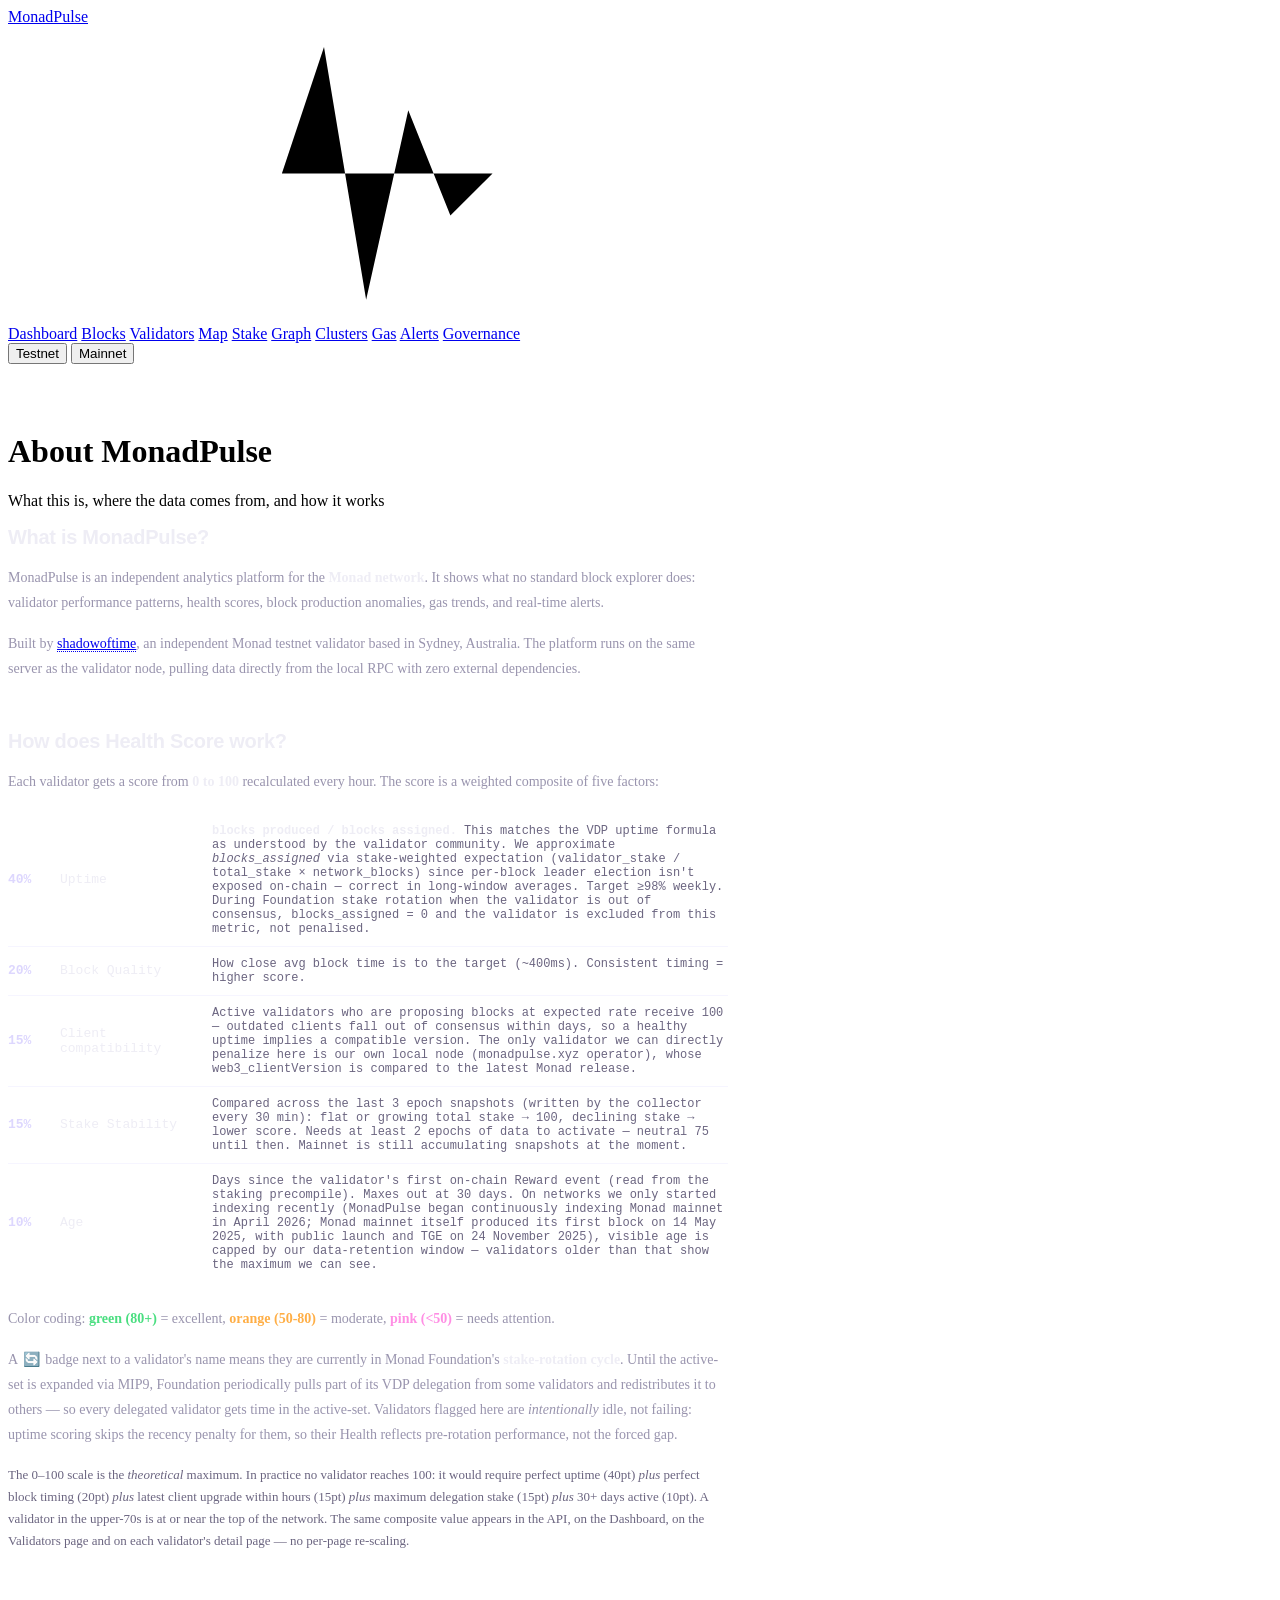
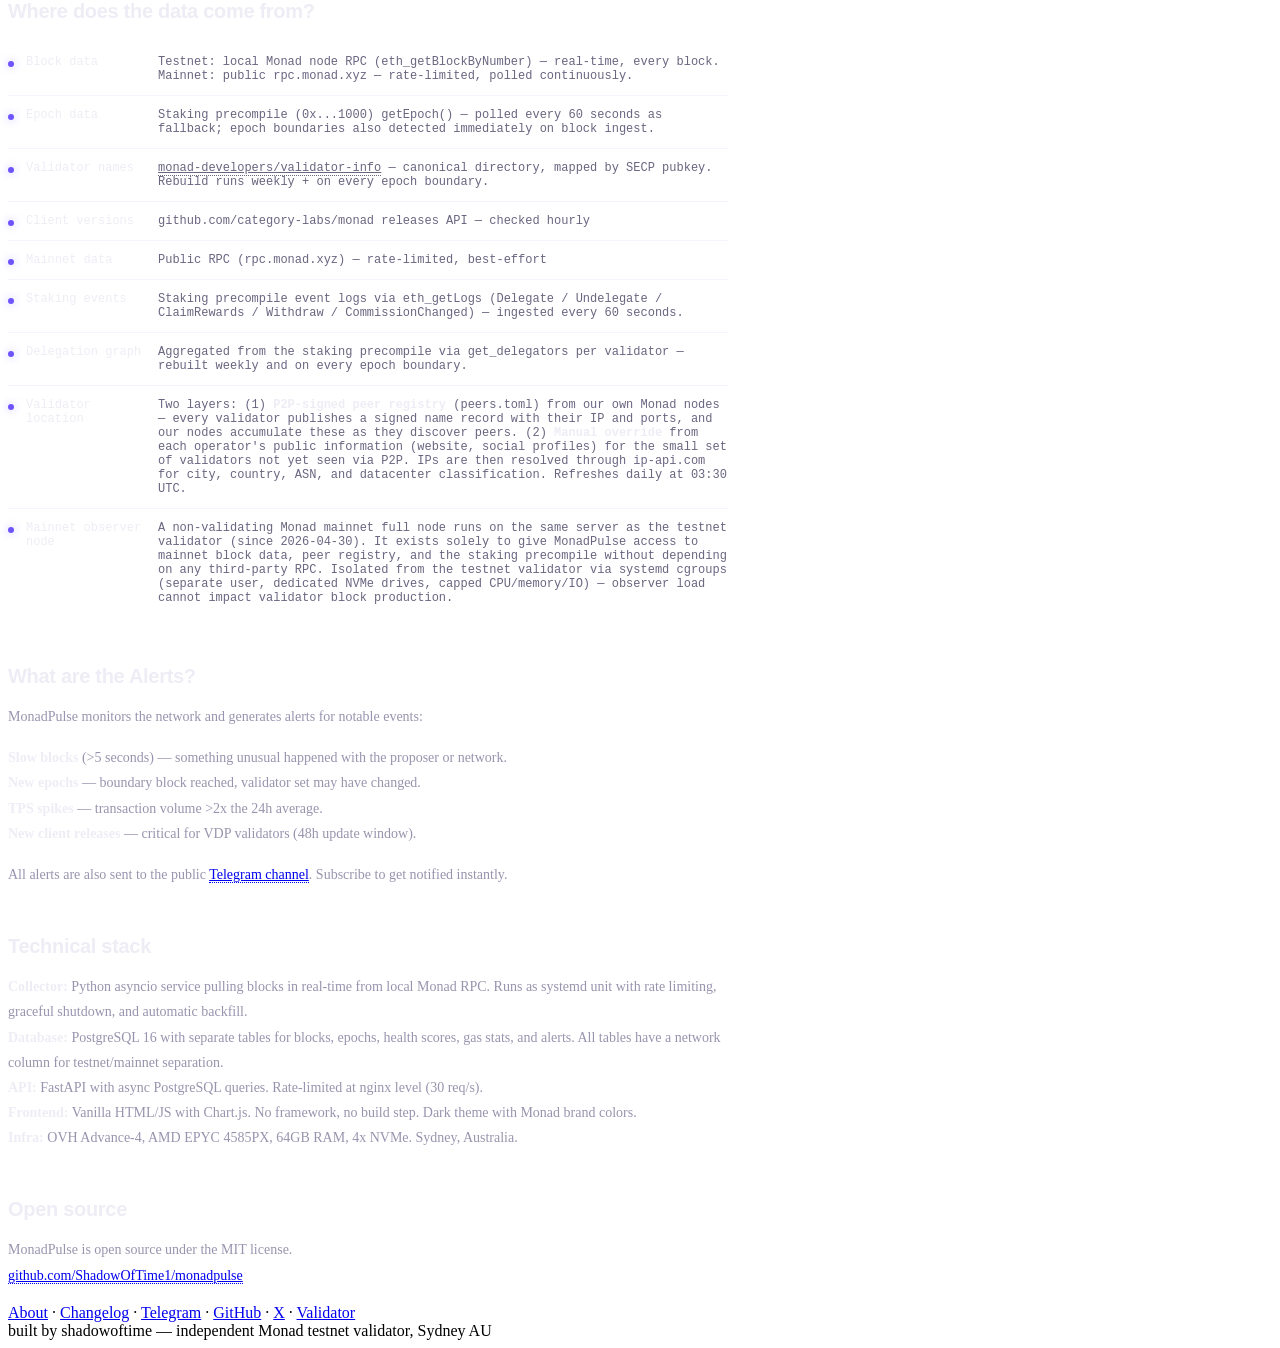
==== commit 7b560c65: "docs(about): describe peers.toml + mainnet observer infra Update "Validator location" data-source to" ====
--- a/web/about.html
+++ b/web/about.html
@@ -20,7 +20,7 @@
 <meta name="twitter:title" content="About — MonadPulse">
 <meta name="twitter:description" content="MonadPulse is an independent open-source analytics platform for the Monad network.">
 <meta name="twitter:image" content="https://monadpulse.xyz/og-image.png">
-<link rel="stylesheet" href="/css/style.css">
+<link rel="stylesheet" href="/css/style.css?v=7bab0081">
 <style>
 .about-content { max-width: 720px; }
 .about-content h3 {
@@ -224,7 +224,12 @@
       <div class="data-source">
         <span class="ds-icon"></span>
         <span class="ds-label">Validator location</span>
-        <span class="ds-value">Manually verified from each operator's public information (website, social profiles). Only validators with confirmed geography are plotted on the Map; the legend shows how many remain unmapped.</span>
+        <span class="ds-value">Two layers: (1) <strong>P2P-signed peer registry</strong> (<code>peers.toml</code>) from our own Monad nodes — every validator publishes a signed name record with their IP and ports, and our nodes accumulate these as they discover peers. (2) <strong>Manual override</strong> from each operator's public information (website, social profiles) for the small set of validators not yet seen via P2P. IPs are then resolved through ip-api.com for city, country, ASN, and datacenter classification. Refreshes daily at 03:30 UTC.</span>
+      </div>
+      <div class="data-source">
+        <span class="ds-icon"></span>
+        <span class="ds-label">Mainnet observer node</span>
+        <span class="ds-value">A non-validating Monad mainnet full node runs on the same server as the testnet validator (since 2026-04-30). It exists solely to give MonadPulse access to mainnet block data, peer registry, and the staking precompile without depending on any third-party RPC. Isolated from the testnet validator via systemd cgroups (separate user, dedicated NVMe drives, capped CPU/memory/IO) — observer load cannot impact validator block production.</span>
       </div>
     </div>
 
@@ -265,6 +270,6 @@
     <div class="footer-copy">built by shadowoftime — independent Monad testnet validator, Sydney AU</div>
   </div>
 </footer>
-<script src="/js/app.js"></script>
+<script src="/js/app.js?v=aa22bbb0"></script>
 </body>
 </html>
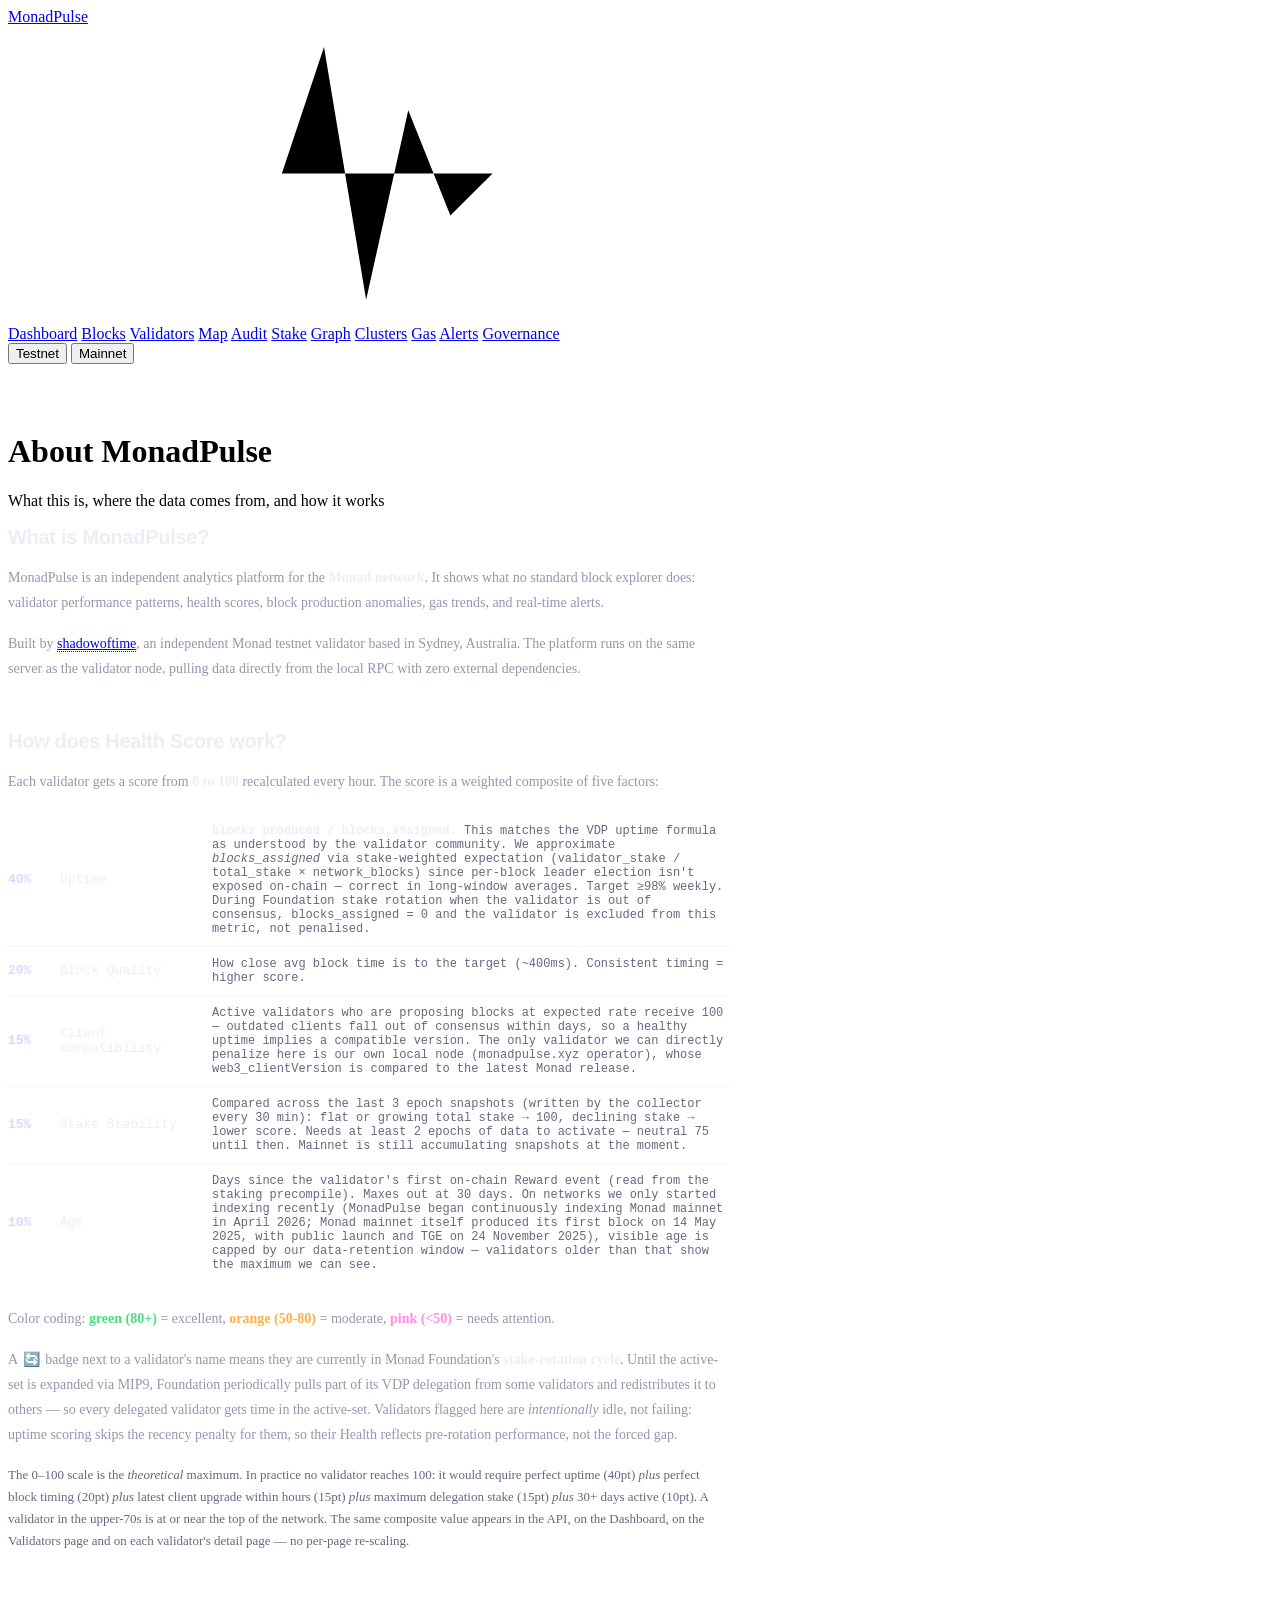
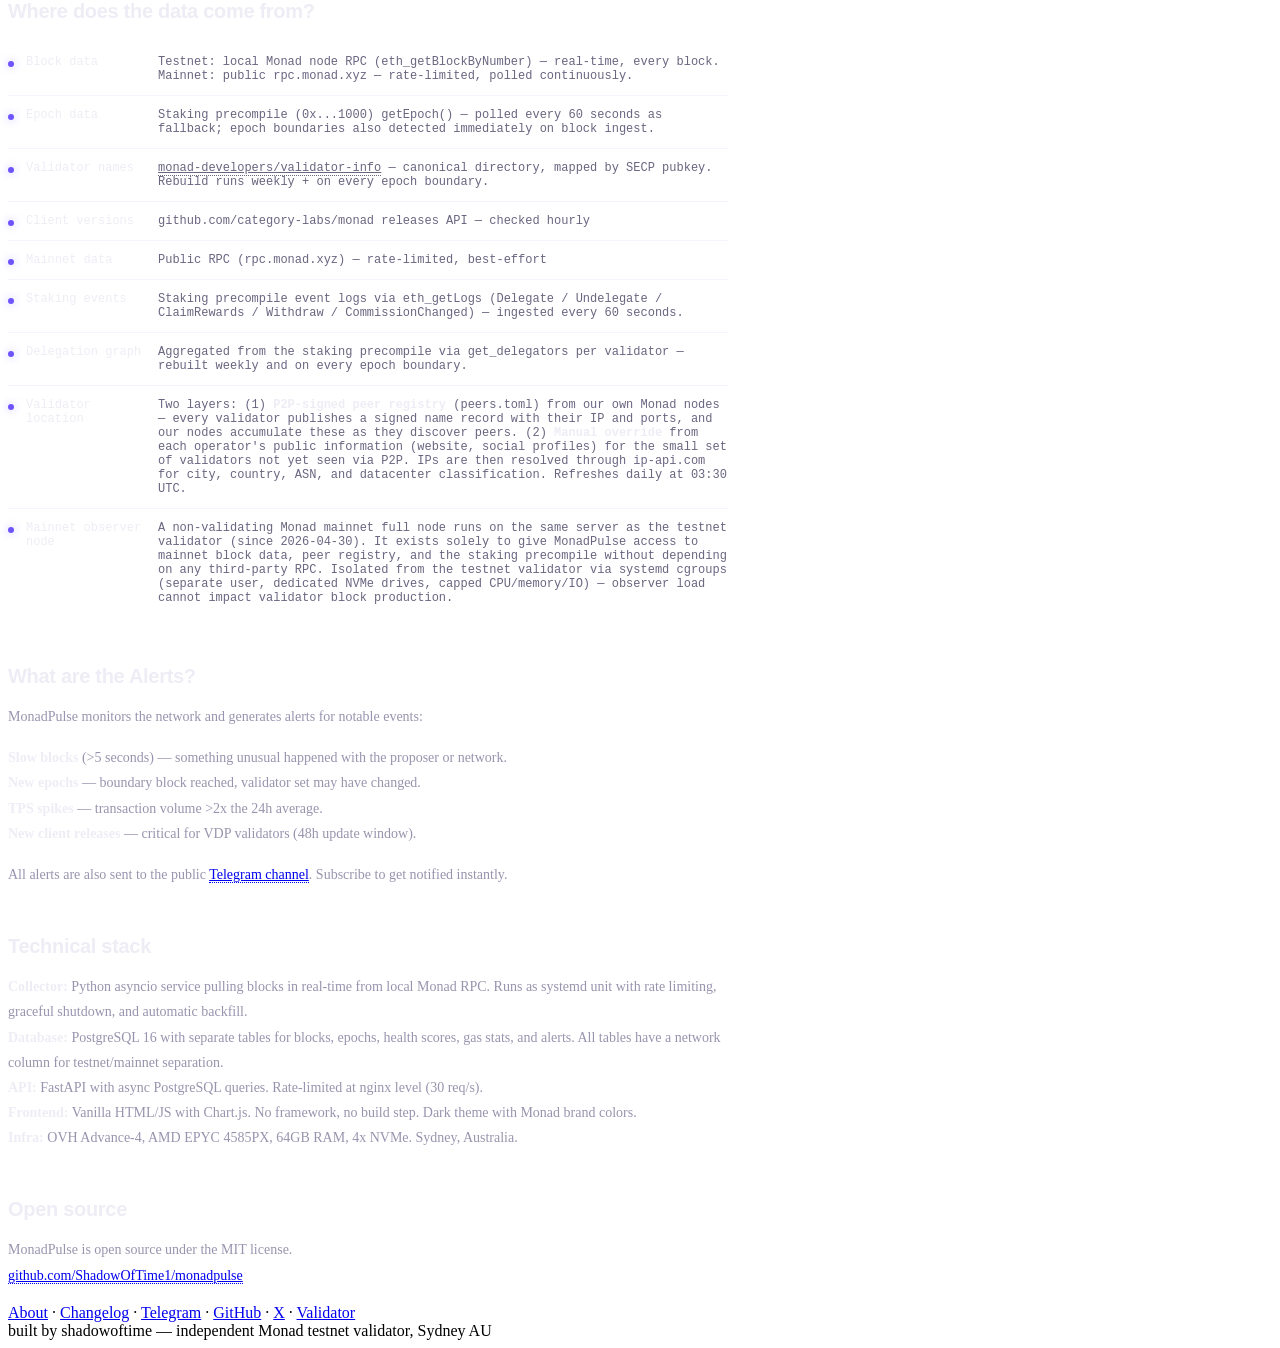
==== commit d9277be6: "feat(audit): live Network Audit page with decentralization metrics New /audit.html page powered by /" ====
--- a/web/about.html
+++ b/web/about.html
@@ -99,6 +99,7 @@
       <a href="/blocks.html">Blocks</a>
       <a href="/validators.html">Validators</a>
       <a href="/map.html">Map</a>
+      <a href="/audit.html">Audit</a>
       <a href="/stake.html">Stake</a>
       <a href="/graph.html">Graph</a>
       <a href="/clusters.html">Clusters</a>
@@ -270,6 +271,6 @@
     <div class="footer-copy">built by shadowoftime — independent Monad testnet validator, Sydney AU</div>
   </div>
 </footer>
-<script src="/js/app.js?v=aa22bbb0"></script>
+<script src="/js/app.js?v=e63a7869"></script>
 </body>
 </html>
